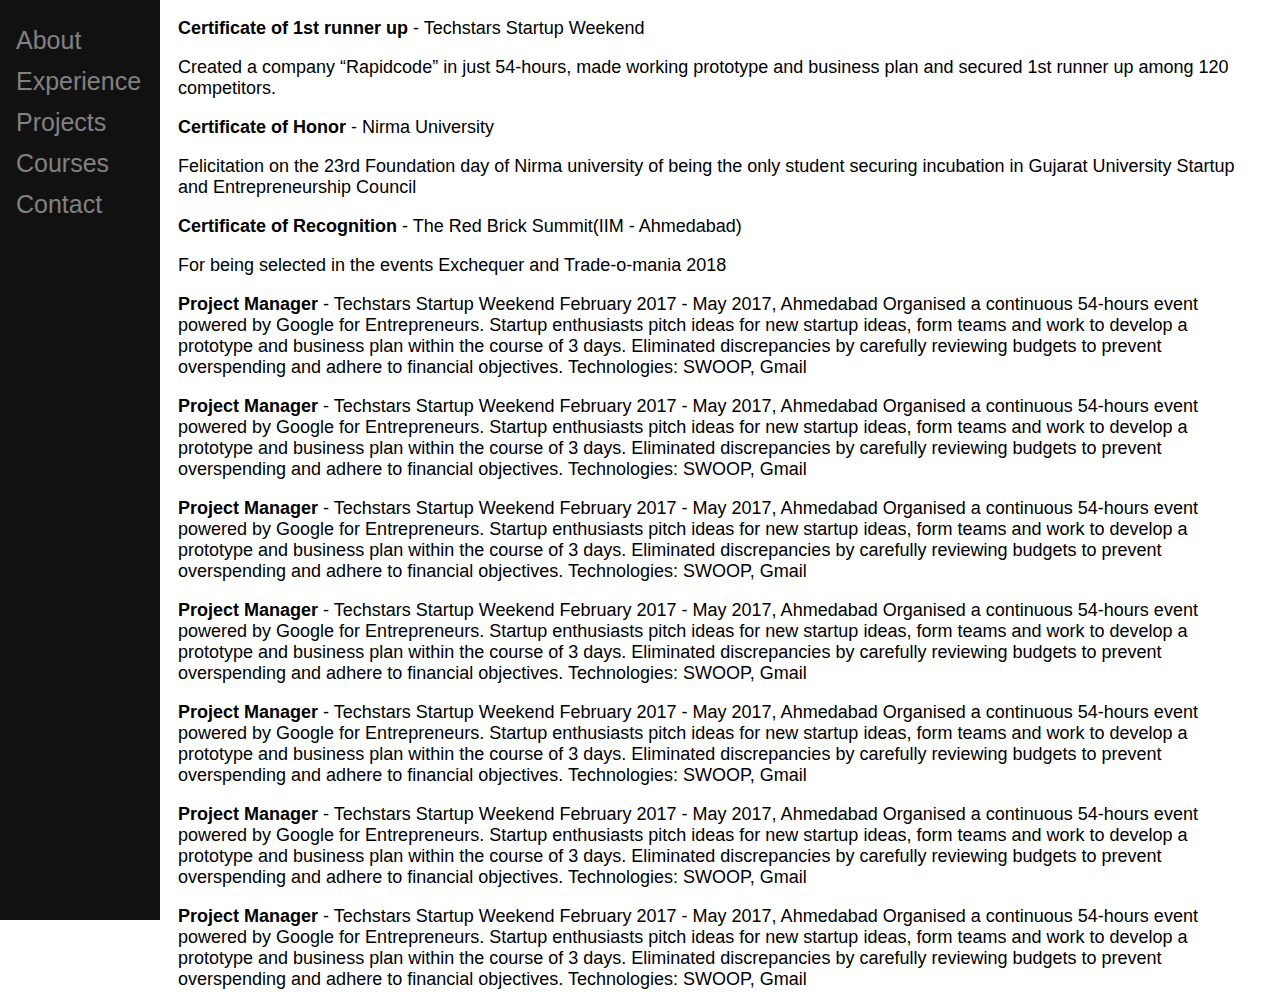
==== index.html @ 6b7b15b0 "added initial files" ====
<!DOCTYPE html>
<html>
<head>
<meta name="viewport" content="width=device-width, initial-scale=1">
<link rel="stylesheet" href="static/style.css">
</head>
<body>

<div class="sidenav">
  <a href="index.html">About</a>
  <a href="exp.html">Experience</a>
  <a href="projects.html">Projects</a>
  <a href="courses.html">Courses</a>
  <a href="contact.html">Contact</a>
</div>

<div class="main">
  <p font-size="10"><strong>Certificate of 1st runner up</strong> - Techstars Startup Weekend</p>
  Created a company “Rapidcode” in just 54-hours, made working prototype and business plan and secured 1st runner up among 120 competitors.
  <p><strong>Certificate of Honor</strong> - Nirma University</p>
  Felicitation on the 23rd Foundation day of Nirma university of being the only student securing incubation in Gujarat University Startup and Entrepreneurship Council
  <p><strong>Certificate of Recognition</strong> - The Red Brick Summit(IIM - Ahmedabad)</p>
  For being selected in the events Exchequer and Trade-o-mania 2018

  <p><strong>Project Manager</strong> - Techstars Startup Weekend
  February 2017 - May 2017,  Ahmedabad
  Organised a continuous 54-hours event powered by Google for Entrepreneurs.
  Startup enthusiasts pitch ideas for new startup ideas, form teams and work to develop a prototype and business plan within the course of 3 days.
  Eliminated discrepancies by carefully reviewing budgets to prevent overspending and adhere to financial objectives.
  Technologies: SWOOP, Gmail</p>

  <p><strong>Project Manager</strong> - Techstars Startup Weekend
  February 2017 - May 2017,  Ahmedabad
  Organised a continuous 54-hours event powered by Google for Entrepreneurs.
  Startup enthusiasts pitch ideas for new startup ideas, form teams and work to develop a prototype and business plan within the course of 3 days.
  Eliminated discrepancies by carefully reviewing budgets to prevent overspending and adhere to financial objectives.
  Technologies: SWOOP, Gmail</p>

  <p><strong>Project Manager</strong> - Techstars Startup Weekend
  February 2017 - May 2017,  Ahmedabad
  Organised a continuous 54-hours event powered by Google for Entrepreneurs.
  Startup enthusiasts pitch ideas for new startup ideas, form teams and work to develop a prototype and business plan within the course of 3 days.
  Eliminated discrepancies by carefully reviewing budgets to prevent overspending and adhere to financial objectives.
  Technologies: SWOOP, Gmail</p>

  <p><strong>Project Manager</strong> - Techstars Startup Weekend
  February 2017 - May 2017,  Ahmedabad
  Organised a continuous 54-hours event powered by Google for Entrepreneurs.
  Startup enthusiasts pitch ideas for new startup ideas, form teams and work to develop a prototype and business plan within the course of 3 days.
  Eliminated discrepancies by carefully reviewing budgets to prevent overspending and adhere to financial objectives.
  Technologies: SWOOP, Gmail</p>
  <p><strong>Project Manager</strong> - Techstars Startup Weekend
  February 2017 - May 2017,  Ahmedabad
  Organised a continuous 54-hours event powered by Google for Entrepreneurs.
  Startup enthusiasts pitch ideas for new startup ideas, form teams and work to develop a prototype and business plan within the course of 3 days.
  Eliminated discrepancies by carefully reviewing budgets to prevent overspending and adhere to financial objectives.
  Technologies: SWOOP, Gmail</p>

  <p><strong>Project Manager</strong> - Techstars Startup Weekend
  February 2017 - May 2017,  Ahmedabad
  Organised a continuous 54-hours event powered by Google for Entrepreneurs.
  Startup enthusiasts pitch ideas for new startup ideas, form teams and work to develop a prototype and business plan within the course of 3 days.
  Eliminated discrepancies by carefully reviewing budgets to prevent overspending and adhere to financial objectives.
  Technologies: SWOOP, Gmail</p>

  <p><strong>Project Manager</strong> - Techstars Startup Weekend
  February 2017 - May 2017,  Ahmedabad
  Organised a continuous 54-hours event powered by Google for Entrepreneurs.
  Startup enthusiasts pitch ideas for new startup ideas, form teams and work to develop a prototype and business plan within the course of 3 days.
  Eliminated discrepancies by carefully reviewing budgets to prevent overspending and adhere to financial objectives.
  Technologies: SWOOP, Gmail</p>

</div>

</body>
</html>
---- static/style.css ----
body {
  font-family: "Lato", sans-serif;
}

.sidenav {
  height: 100%;
  width: 160px;
  position: fixed;
  z-index: 1;
  top: 0;
  left: 0;
  background-color: #111;
  overflow-x: hidden;
  padding-top: 20px;
}

.sidenav a {
  padding: 6px 8px 6px 16px;
  text-decoration: none;
  font-size: 25px;
  color: #818181;
  display: block;
}

.sidenav a:hover {
  color: #f1f1f1;
}

.main {
  margin-left: 160px; /* Same as the width of the sidenav */
  font-size: 18px; /* Increased text to enable scrolling */
  padding: 0px 10px;
}

@media screen and (max-height: 450px) {
  .sidenav {padding-top: 15px;}
  .sidenav a {font-size: 18px;}
}
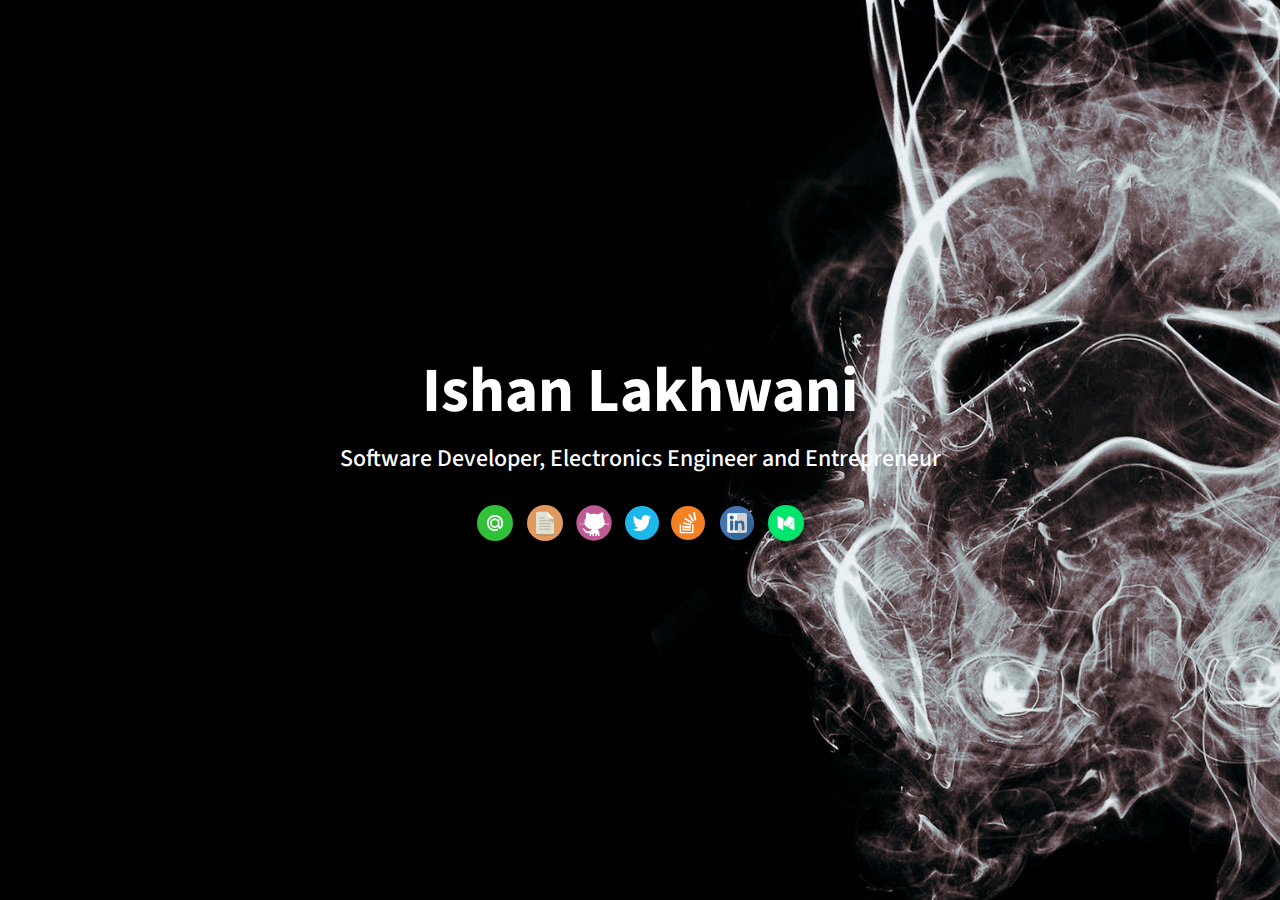
==== commit f790c3a0: "added all social profiles" ====
--- a/index.html
+++ b/index.html
@@ -1,76 +1,46 @@
+
 <!DOCTYPE html>
-<html>
+<html lang="en">
+
 <head>
-<meta name="viewport" content="width=device-width, initial-scale=1">
-<link rel="stylesheet" href="static/style.css">
+
+    <meta charset="utf-8">
+    <meta http-equiv="X-UA-Compatible" content="IE=edge">
+    <meta name="viewport" content="width=device-width, initial-scale=1">
+    <meta name="description" content="">
+    <meta name="author" content="">
+    <title>Ishan Lakhwani | Software Developer, Electronics Engineer and Entrepreneur</title>
+    <script src="https://ajax.googleapis.com/ajax/libs/jquery/1.10.2/jquery.min.js" type="text/javascript" ></script>
+    <link rel=icon href=img/favicon.png> 
+    <link href="https://maxcdn.bootstrapcdn.com/bootstrap/3.3.7/css/bootstrap.min.css" rel="stylesheet">
+    <link href="css/custom.css" rel="stylesheet">
+    <link href="https://stackpath.bootstrapcdn.com/font-awesome/4.7.0/css/font-awesome.min.css" rel="stylesheet" type="text/css">
+    <link href="https://fonts.googleapis.com/css?family=Source+Sans+Pro:300,400,700,300italic,400italic,700italic" rel="stylesheet" type="text/css">
 </head>
+
 <body>
+    
+    <script type="text/javascript">
+       $(function() {
+        var images = ['background1.jpg', 'background2.jpg', 'background3.jpg', 'background4.jpg', 'background5.jpg', 'background6.jpg', 'background7.jpg', 'background8.jpg'];       
+        $('#header').css({'background-image': 'url(img/' + images[Math.floor(Math.random() * images.length)] + ')'});
+       });
+    </script>
+    <header id="header" class="header">
+        <div class="text-vertical-center">
+            <h1>Ishan Lakhwani</h1>
+            <h3>Software Developer, Electronics Engineer and Entrepreneur</h3>
+            <br>
+            <a href="mailto:ishanlakhwani@hotmail.com"><img src="img/email.svg" height="40" width="40"></a>&nbsp &nbsp
+            <a href="https://bluntbrain.github.io/resume.pdf" target="_blank"><img src="img/resume.svg" height="36" width="36"></a>&nbsp &nbsp
+            <a href="https://github.com/bluntbrain" target="_blank"><img src="img/github.svg" height="38" width="38"></a>&nbsp &nbsp
+            <a href="https://twitter.com/implex_ishan" target="_blank"><img src="img/twitter.svg" height="34" width="34"></a>&nbsp &nbsp
+            <a href="https://stackoverflow.com/users/9045462/ishan-lakhwani?tab=profile" target="_blank"><img src="img/stackoverflow.svg" height="34" width="34"></a>
+            &nbsp &nbsp
+            <a href="https://www.linkedin.com/in/ishanl/" target="_blank"><img src="img/linkedin.svg" height="34" width="34"></a>&nbsp &nbsp
+            <a href="https://medium.com/@ishan7023254133" target="_blank"><img src="img/medium.svg" height="40" width="40"></a>
+        </div>
+    </header>
+</body>
 
-<div class="sidenav">
-  <a href="index.html">About</a>
-  <a href="exp.html">Experience</a>
-  <a href="projects.html">Projects</a>
-  <a href="courses.html">Courses</a>
-  <a href="contact.html">Contact</a>
-</div>
-
-<div class="main">
-  <p font-size="10"><strong>Certificate of 1st runner up</strong> - Techstars Startup Weekend</p>
-  Created a company “Rapidcode” in just 54-hours, made working prototype and business plan and secured 1st runner up among 120 competitors.
-  <p><strong>Certificate of Honor</strong> - Nirma University</p>
-  Felicitation on the 23rd Foundation day of Nirma university of being the only student securing incubation in Gujarat University Startup and Entrepreneurship Council
-  <p><strong>Certificate of Recognition</strong> - The Red Brick Summit(IIM - Ahmedabad)</p>
-  For being selected in the events Exchequer and Trade-o-mania 2018
-
-  <p><strong>Project Manager</strong> - Techstars Startup Weekend
-  February 2017 - May 2017,  Ahmedabad
-  Organised a continuous 54-hours event powered by Google for Entrepreneurs.
-  Startup enthusiasts pitch ideas for new startup ideas, form teams and work to develop a prototype and business plan within the course of 3 days.
-  Eliminated discrepancies by carefully reviewing budgets to prevent overspending and adhere to financial objectives.
-  Technologies: SWOOP, Gmail</p>
-
-  <p><strong>Project Manager</strong> - Techstars Startup Weekend
-  February 2017 - May 2017,  Ahmedabad
-  Organised a continuous 54-hours event powered by Google for Entrepreneurs.
-  Startup enthusiasts pitch ideas for new startup ideas, form teams and work to develop a prototype and business plan within the course of 3 days.
-  Eliminated discrepancies by carefully reviewing budgets to prevent overspending and adhere to financial objectives.
-  Technologies: SWOOP, Gmail</p>
-
-  <p><strong>Project Manager</strong> - Techstars Startup Weekend
-  February 2017 - May 2017,  Ahmedabad
-  Organised a continuous 54-hours event powered by Google for Entrepreneurs.
-  Startup enthusiasts pitch ideas for new startup ideas, form teams and work to develop a prototype and business plan within the course of 3 days.
-  Eliminated discrepancies by carefully reviewing budgets to prevent overspending and adhere to financial objectives.
-  Technologies: SWOOP, Gmail</p>
-
-  <p><strong>Project Manager</strong> - Techstars Startup Weekend
-  February 2017 - May 2017,  Ahmedabad
-  Organised a continuous 54-hours event powered by Google for Entrepreneurs.
-  Startup enthusiasts pitch ideas for new startup ideas, form teams and work to develop a prototype and business plan within the course of 3 days.
-  Eliminated discrepancies by carefully reviewing budgets to prevent overspending and adhere to financial objectives.
-  Technologies: SWOOP, Gmail</p>
-  <p><strong>Project Manager</strong> - Techstars Startup Weekend
-  February 2017 - May 2017,  Ahmedabad
-  Organised a continuous 54-hours event powered by Google for Entrepreneurs.
-  Startup enthusiasts pitch ideas for new startup ideas, form teams and work to develop a prototype and business plan within the course of 3 days.
-  Eliminated discrepancies by carefully reviewing budgets to prevent overspending and adhere to financial objectives.
-  Technologies: SWOOP, Gmail</p>
-
-  <p><strong>Project Manager</strong> - Techstars Startup Weekend
-  February 2017 - May 2017,  Ahmedabad
-  Organised a continuous 54-hours event powered by Google for Entrepreneurs.
-  Startup enthusiasts pitch ideas for new startup ideas, form teams and work to develop a prototype and business plan within the course of 3 days.
-  Eliminated discrepancies by carefully reviewing budgets to prevent overspending and adhere to financial objectives.
-  Technologies: SWOOP, Gmail</p>
-
-  <p><strong>Project Manager</strong> - Techstars Startup Weekend
-  February 2017 - May 2017,  Ahmedabad
-  Organised a continuous 54-hours event powered by Google for Entrepreneurs.
-  Startup enthusiasts pitch ideas for new startup ideas, form teams and work to develop a prototype and business plan within the course of 3 days.
-  Eliminated discrepancies by carefully reviewing budgets to prevent overspending and adhere to financial objectives.
-  Technologies: SWOOP, Gmail</p>
-
-</div>
-
-</body>
 </html>
--- a/css/custom.css
+++ b/css/custom.css
@@ -0,0 +1,242 @@
+html,
+body {
+    width: 100%;
+    height: 100%;
+}
+
+body {
+    font-family: "Source Sans Pro","Helvetica Neue",Helvetica,Arial,sans-serif;
+}
+
+.text-vertical-center {
+    display: table-cell;
+    text-align: center;
+    vertical-align: middle;
+}
+
+.text-vertical-center h1 {
+    margin: 0;
+    padding: 0;
+    font-size: 4.5em;
+    font-weight: 700;
+}
+
+/* Custom Button Styles */
+
+.btn-dark {
+    border-radius: 0;
+    color: #fff;
+    background-color: rgba(0,0,0,0.4);
+}
+
+.btn-dark:hover,
+.btn-dark:focus,
+.btn-dark:active {
+    color: #fff;
+    background-color: rgba(0,0,0,0.7);
+}
+
+.btn-light {
+    border-radius: 0;
+    color: #333;
+    background-color: rgb(255,255,255);
+}
+
+.btn-light:hover,
+.btn-light:focus,
+.btn-light:active {
+    color: #333;
+    background-color: rgba(255,255,255,0.8);
+}
+
+/* Custom Horizontal Rule */
+
+hr.small {
+    max-width: 100px;
+}
+
+/* Side Menu */
+
+#sidebar-wrapper {
+    z-index: 1000;
+    position: fixed;
+    right: 0;
+    width: 250px;
+    height: 100%;
+    transform: translateX(250px);
+    overflow-y: auto;
+    background: #222;
+    -webkit-transition: all 0.4s ease 0s;
+    -moz-transition: all 0.4s ease 0s;
+    -ms-transition: all 0.4s ease 0s;
+    -o-transition: all 0.4s ease 0s;
+    transition: all 0.4s ease 0s;
+}
+
+.sidebar-nav {
+    position: absolute;
+    top: 0;
+    width: 250px;
+    margin: 0;
+    padding: 0;
+    list-style: none;
+}
+
+.sidebar-nav li {
+    text-indent: 20px;
+    line-height: 40px;
+}
+
+.sidebar-nav li a {
+    display: block;
+    text-decoration: none;
+    color: #999;
+}
+
+.sidebar-nav li a:hover {
+    text-decoration: none;
+    color: #fff;
+    background: rgba(255,255,255,0.2);
+}
+
+.sidebar-nav li a:active,
+.sidebar-nav li a:focus {
+    text-decoration: none;
+}
+
+.sidebar-nav > .sidebar-brand {
+    height: 55px;
+    font-size: 18px;
+    line-height: 55px;
+}
+
+.sidebar-nav > .sidebar-brand a {
+    color: #999;
+}
+
+.sidebar-nav > .sidebar-brand a:hover {
+    color: #fff;
+    background: none;
+}
+
+#menu-toggle {
+    z-index: 1;
+    position: fixed;
+    top: 0;
+    right: 0;
+}
+
+#sidebar-wrapper.active {
+    right: 250px;
+    width: 250px;
+    -webkit-transition: all 0.4s ease 0s;
+    -moz-transition: all 0.4s ease 0s;
+    -ms-transition: all 0.4s ease 0s;
+    -o-transition: all 0.4s ease 0s;
+    transition: all 0.4s ease 0s;
+}
+
+.toggle {
+    margin: 5px 5px 0 0;
+}
+
+/* Header */
+
+.header {
+    display: table;
+    position: relative;
+    width: 100%;
+    height: 100%;
+    color: white;
+    -webkit-background-size: cover;
+    -moz-background-size: cover;
+    background-size: cover;
+    -o-background-size: cover;
+}
+
+/* About */
+
+.about {
+    padding: 50px 0;
+}
+
+/* Services */
+
+.services {
+    padding: 50px 0;
+}
+
+.service-item {
+    margin-bottom: 30px;
+}
+
+/* Callout */
+
+.callout {
+    display: table;
+    width: 100%;
+    height: 400px;
+    color: #fff;
+    background: url(../img/callout.jpg) no-repeat center center scroll;
+    -webkit-background-size: cover;
+    -moz-background-size: cover;
+    background-size: cover;
+    -o-background-size: cover;
+}
+
+/* Portfolio */
+
+.portfolio {
+    padding: 50px 0;
+}
+
+.portfolio-item {
+    margin-bottom: 30px;
+}
+
+.img-portfolio {
+    margin: 0 auto;
+}
+
+.img-portfolio:hover {
+    opacity: 0.8;
+}
+
+/* Call to Action */
+
+.call-to-action {
+    padding: 50px 0;
+}
+
+.call-to-action .btn {
+    margin: 10px;
+}
+
+/* Map */
+
+.map {
+    height: 500px;
+}
+
+@media(max-width:768px) {
+    .map {
+        height: 75%;
+    }
+}
+
+.map iframe {
+    pointer-events: none;
+}
+
+/* Footer */
+
+footer {
+    padding: 100px 0;
+}
+
+#to-top {
+  display: none;
+  position: fixed;
+  bottom: 5px;
+  right: 5px;
+}
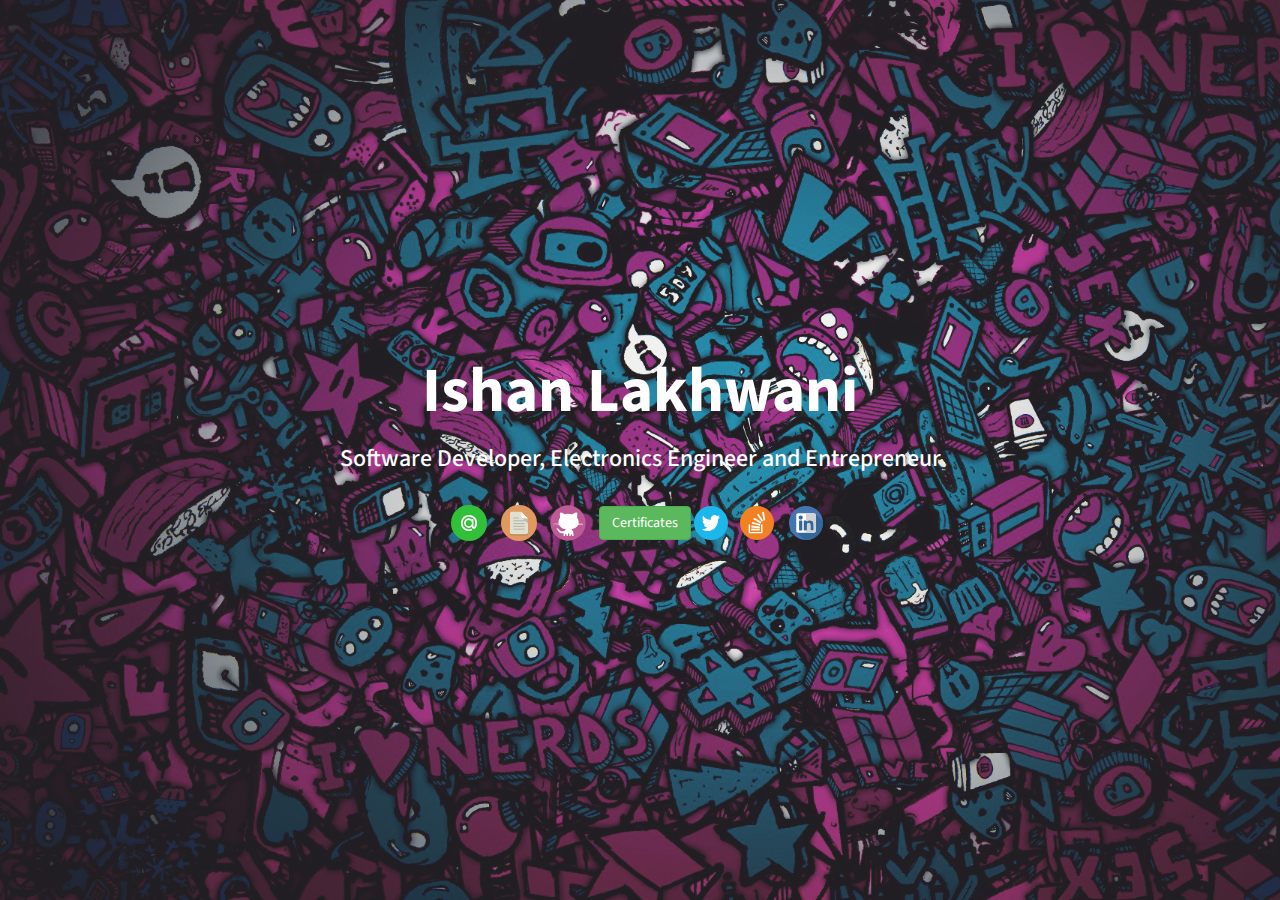
==== commit 0f818733: "added certicates page" ====
--- a/index.html
+++ b/index.html
@@ -34,11 +34,13 @@
             <a href="mailto:ishanlakhwani@hotmail.com"><img src="img/email.svg" height="40" width="40"></a>&nbsp &nbsp
             <a href="https://bluntbrain.github.io/resume.pdf" target="_blank"><img src="img/resume.svg" height="36" width="36"></a>&nbsp &nbsp
             <a href="https://github.com/bluntbrain" target="_blank"><img src="img/github.svg" height="38" width="38"></a>&nbsp &nbsp
+            <a href="./certificates.html" class="btn btn-success" role="button" aria-pressed="true">Certificates</a>
+
             <a href="https://twitter.com/implex_ishan" target="_blank"><img src="img/twitter.svg" height="34" width="34"></a>&nbsp &nbsp
             <a href="https://stackoverflow.com/users/9045462/ishan-lakhwani?tab=profile" target="_blank"><img src="img/stackoverflow.svg" height="34" width="34"></a>
             &nbsp &nbsp
             <a href="https://www.linkedin.com/in/ishanl/" target="_blank"><img src="img/linkedin.svg" height="34" width="34"></a>&nbsp &nbsp
-            <a href="https://medium.com/@ishan7023254133" target="_blank"><img src="img/medium.svg" height="40" width="40"></a>
+            <!-- <a href="https://medium.com/@ishan7023254133" target="_blank"><img src="img/medium.svg" height="40" width="40"></a> -->
         </div>
     </header>
 </body>
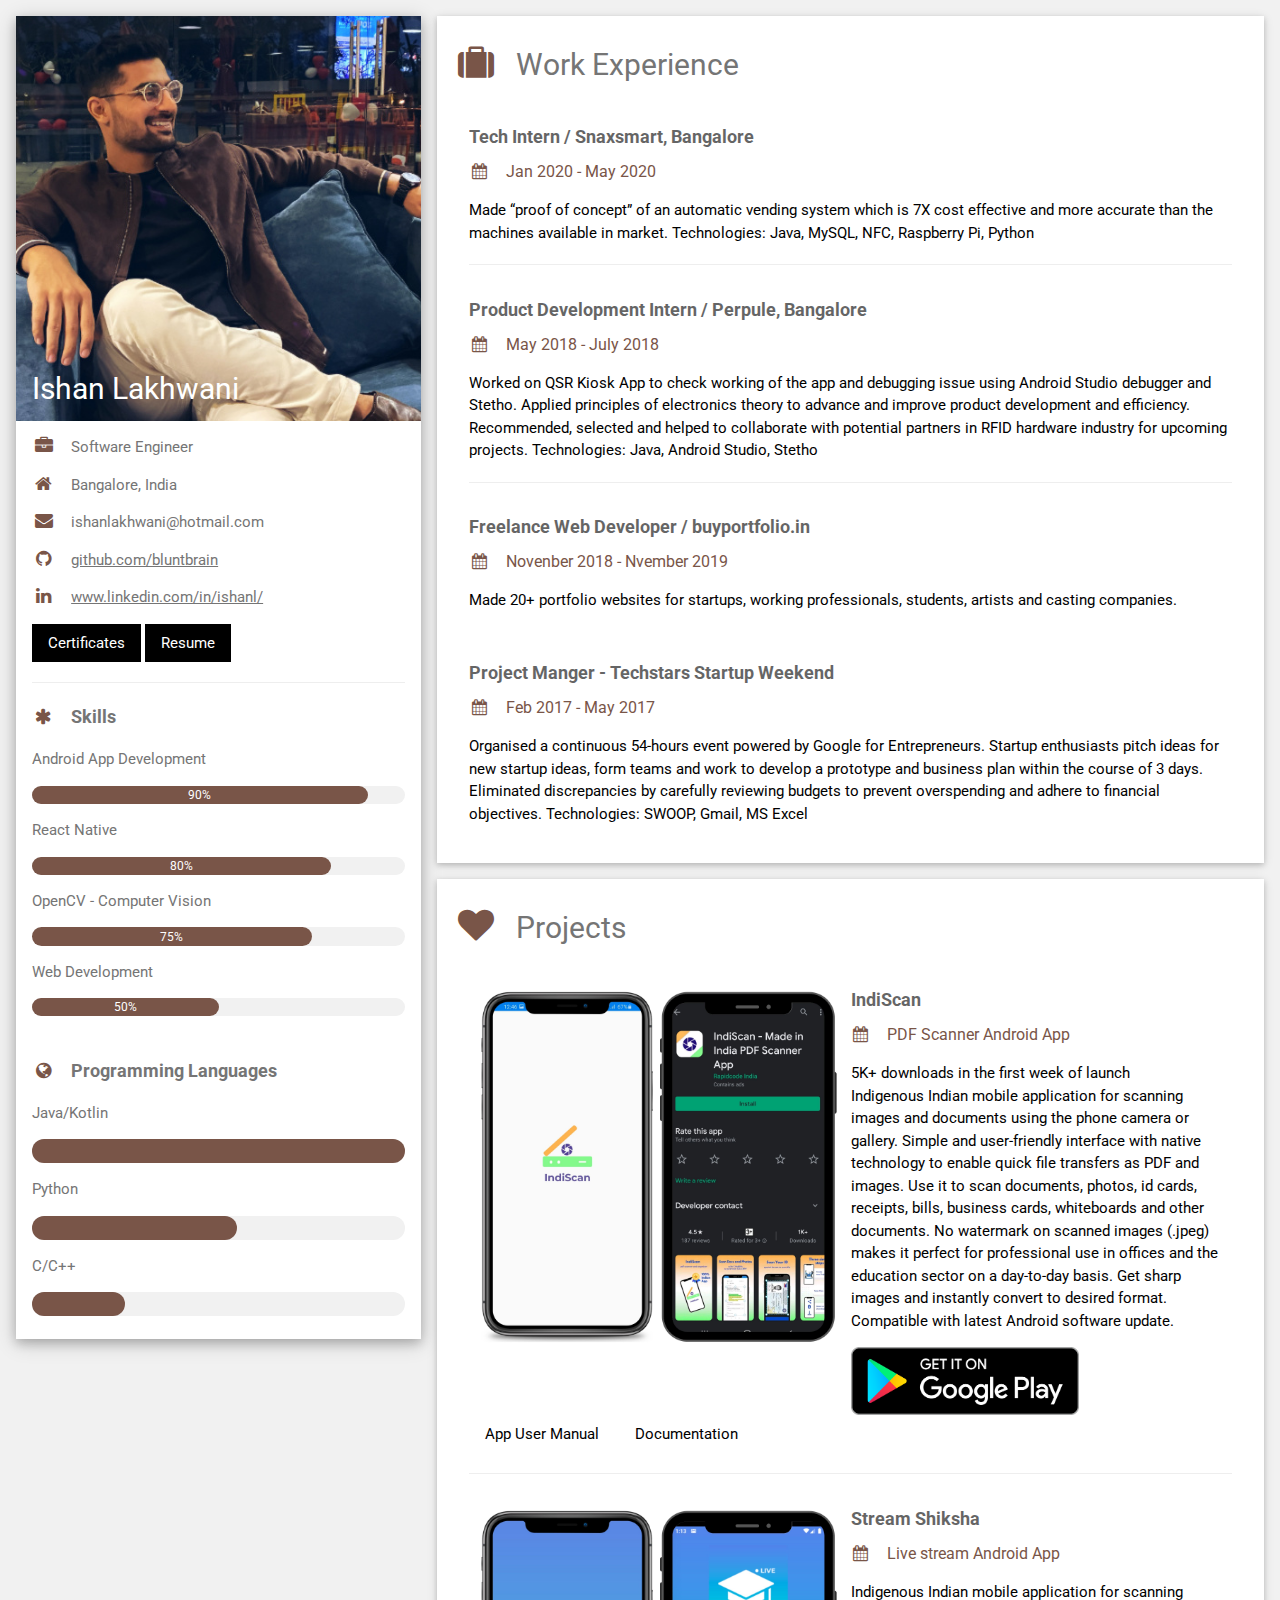
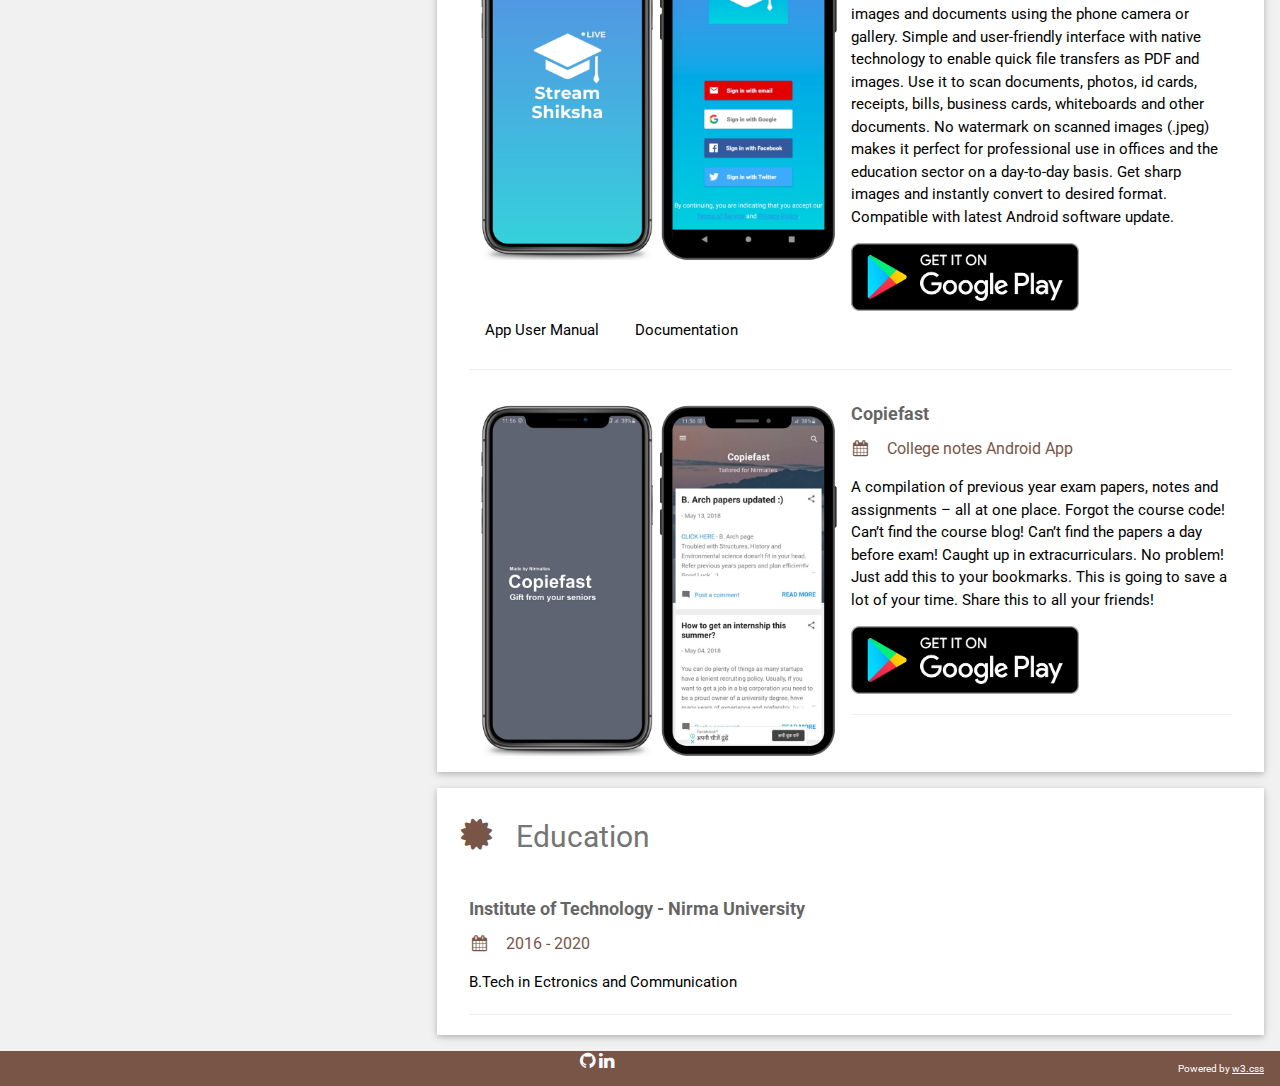
==== commit fb884240: "layout changes" ====
--- a/index.html
+++ b/index.html
@@ -1,37 +1,6 @@
 
-<!DOCTYPE html>
-<html lang="en">
-
-<head>
-
-    <meta charset="utf-8">
-    <meta http-equiv="X-UA-Compatible" content="IE=edge">
-    <meta name="viewport" content="width=device-width, initial-scale=1">
-    <meta name="description" content="">
-    <meta name="author" content="">
-    <title>Ishan Lakhwani | Software Developer, Electronics Engineer and Entrepreneur</title>
-    <script src="https://ajax.googleapis.com/ajax/libs/jquery/1.10.2/jquery.min.js" type="text/javascript" ></script>
-    <link rel=icon href=img/favicon.png> 
-    <link href="https://maxcdn.bootstrapcdn.com/bootstrap/3.3.7/css/bootstrap.min.css" rel="stylesheet">
-    <link href="css/custom.css" rel="stylesheet">
-    <link href="https://stackpath.bootstrapcdn.com/font-awesome/4.7.0/css/font-awesome.min.css" rel="stylesheet" type="text/css">
-    <link href="https://fonts.googleapis.com/css?family=Source+Sans+Pro:300,400,700,300italic,400italic,700italic" rel="stylesheet" type="text/css">
-</head>
-
-<body>
-    
-    <script type="text/javascript">
-       $(function() {
-        var images = ['background1.jpg', 'background2.jpg', 'background3.jpg', 'background4.jpg', 'background5.jpg', 'background6.jpg', 'background7.jpg', 'background8.jpg'];       
-        $('#header').css({'background-image': 'url(img/' + images[Math.floor(Math.random() * images.length)] + ')'});
-       });
-    </script>
-    <header id="header" class="header">
-        <div class="text-vertical-center">
-            <h1>Ishan Lakhwani</h1>
-            <h3>Software Developer, Electronics Engineer and Entrepreneur</h3>
-            <br>
-            <a href="mailto:ishanlakhwani@hotmail.com"><img src="img/email.svg" height="40" width="40"></a>&nbsp &nbsp
+
+<!-- <a href="mailto:ishanlakhwani@hotmail.com"><img src="img/email.svg" height="40" width="40"></a>&nbsp &nbsp
             <a href="https://bluntbrain.github.io/resume.pdf" target="_blank"><img src="img/resume.svg" height="36" width="36"></a>&nbsp &nbsp
             <a href="https://github.com/bluntbrain" target="_blank"><img src="img/github.svg" height="38" width="38"></a>&nbsp &nbsp
             <a href="./certificates.html" class="btn btn-success" role="button" aria-pressed="true">Certificates</a>
@@ -39,10 +8,200 @@
             <a href="https://twitter.com/implex_ishan" target="_blank"><img src="img/twitter.svg" height="34" width="34"></a>&nbsp &nbsp
             <a href="https://stackoverflow.com/users/9045462/ishan-lakhwani?tab=profile" target="_blank"><img src="img/stackoverflow.svg" height="34" width="34"></a>
             &nbsp &nbsp
-            <a href="https://www.linkedin.com/in/ishanl/" target="_blank"><img src="img/linkedin.svg" height="34" width="34"></a>&nbsp &nbsp
-            <!-- <a href="https://medium.com/@ishan7023254133" target="_blank"><img src="img/medium.svg" height="40" width="40"></a> -->
-        </div>
-    </header>
+            <a href="https://www.linkedin.com/in/ishanl/" target="_blank"><img src="img/linkedin.svg" height="34" width="34"></a>&nbsp &nbsp -->
+            <!DOCTYPE html>
+<html>
+<title>Ishan Lakhwani</title>
+<meta charset="UTF-8">
+<meta name="viewport" content="width=device-width, initial-scale=1">
+<link rel="stylesheet" href="https://www.w3schools.com/w3css/4/w3.css">
+<link rel='stylesheet' href='https://fonts.googleapis.com/css?family=Roboto'>
+<link rel="stylesheet" href="https://cdnjs.cloudflare.com/ajax/libs/font-awesome/4.7.0/css/font-awesome.min.css">
+<style>
+html,body,h1,h2,h3,h4,h5,h6 {font-family: "Roboto", sans-serif}
+</style>
+<body class="w3-light-grey">
+
+<!-- Page Container -->
+<div class="w3-content w3-margin-top" style="max-width:1400px;">
+
+  <!-- The Grid -->
+  <div class="w3-row-padding">
+  
+    <!-- Left Column -->
+    <div class="w3-third">
+    
+      <div class="w3-white w3-text-grey w3-card-4">
+        <div class="w3-display-container">
+          <img src="./img/dp.jpg" style="width:100%" alt="Avatar">
+          <div class="w3-display-bottomleft w3-container w3-text-black">
+            <h2 style="color: white;">Ishan Lakhwani</h2>
+          </div>
+        </div>
+        <div class="w3-container">
+          <p><i class="fa fa-briefcase fa-fw w3-margin-right w3-large w3-text-brown"></i>Software Engineer</p>
+          <p><i class="fa fa-home fa-fw w3-margin-right w3-large w3-text-brown"></i>Bangalore, India</p>
+          <p><i class="fa fa-envelope fa-fw w3-margin-right w3-large w3-text-brown"></i>ishanlakhwani@hotmail.com</p>
+          <a href="https://github.com/bluntbrain"><p><i class="fa fa-github fa-fw w3-margin-right w3-large w3-text-brown"></i>github.com/bluntbrain</p></a>
+          <a href="https://www.linkedin.com/in/ishanl/"><p><i class="fa fa-linkedin fa-fw w3-margin-right w3-large w3-text-brown"></i>www.linkedin.com/in/ishanl/</p></a>
+          <a href="./certificates.html"><button class="w3-btn w3-black">Certificates</button></a>
+          <a href="./resume.pdf"><button class="w3-btn w3-black" >Resume</button></a>
+
+          <!-- <p><i class="fa fa-phone fa-fw w3-margin-right w3-large w3-text-brown"></i></p> -->
+          <hr>
+
+          <p class="w3-large"><b><i class="fa fa-asterisk fa-fw w3-margin-right w3-text-brown"></i>Skills</b></p>
+          <p>Android App Development</p>
+          <div class="w3-light-grey w3-round-xlarge w3-small">
+            <div class="w3-container w3-center w3-round-xlarge w3-brown" style="width:90%">90%</div>
+          </div>
+          <p>React Native</p>
+          <div class="w3-light-grey w3-round-xlarge w3-small">
+            <div class="w3-container w3-center w3-round-xlarge w3-brown" style="width:80%">
+              <div class="w3-center w3-text-white">80%</div>
+            </div>
+          </div>
+          <p>OpenCV - Computer Vision</p>
+          <div class="w3-light-grey w3-round-xlarge w3-small">
+            <div class="w3-container w3-center w3-round-xlarge w3-brown" style="width:75%">75%</div>
+          </div>
+          <p>Web Development</p>
+          <div class="w3-light-grey w3-round-xlarge w3-small">
+            <div class="w3-container w3-center w3-round-xlarge w3-brown" style="width:50%">50%</div>
+          </div>
+          <br>
+
+          <p class="w3-large w3-text-theme"><b><i class="fa fa-globe fa-fw w3-margin-right w3-text-brown"></i>Programming Languages</b></p>
+          <p>Java/Kotlin</p>
+          <div class="w3-light-grey w3-round-xlarge">
+            <div class="w3-round-xlarge w3-brown" style="height:24px;width:100%"></div>
+          </div>
+          <p>Python</p>
+          <div class="w3-light-grey w3-round-xlarge">
+            <div class="w3-round-xlarge w3-brown" style="height:24px;width:55%"></div>
+          </div>
+          <p>C/C++</p>
+          <div class="w3-light-grey w3-round-xlarge">
+            <div class="w3-round-xlarge w3-brown" style="height:24px;width:25%"></div>
+          </div>
+          <br>
+        </div>
+      </div><br>
+
+    <!-- End Left Column -->
+    </div>
+
+    <!-- Right Column -->
+    <div class="w3-twothird">
+    
+      <div class="w3-container w3-card w3-white w3-margin-bottom">
+        <h2 class="w3-text-grey w3-padding-16"><i class="fa fa-suitcase fa-fw w3-margin-right w3-xxlarge w3-text-brown"></i>Work Experience</h2>
+        <div class="w3-container">
+          <h5 class="w3-opacity"><b>Tech Intern / Snaxsmart, Bangalore</b></h5>
+          <h6 class="w3-text-brown"><i class="fa fa-calendar fa-fw w3-margin-right"></i>Jan 2020 - May 2020</h6>
+          <p>Made “proof of concept” of an automatic vending system which is 7X cost effective and more accurate than the machines available in market.
+                Technologies: Java, MySQL, NFC, Raspberry Pi, Python
+                </p>
+          <hr>
+        </div>
+        <div class="w3-container">
+          <h5 class="w3-opacity"><b>Product Development Intern / Perpule, Bangalore</b></h5>
+          <h6 class="w3-text-brown"><i class="fa fa-calendar fa-fw w3-margin-right"></i>May 2018 - July 2018</h6>
+          <p>Worked on QSR Kiosk App to check working of the app and debugging issue using Android Studio debugger and Stetho.
+                Applied principles of electronics theory to advance and improve product development and efficiency.
+                Recommended, selected and helped to collaborate with potential partners in RFID hardware industry for upcoming projects. 
+                Technologies: Java, Android Studio, Stetho
+                </p>
+          <hr>
+        </div>
+        <div class="w3-container">
+          <h5 class="w3-opacity"><b>Freelance Web Developer / buyportfolio.in</b></h5>
+          <h6 class="w3-text-brown"><i class="fa fa-calendar fa-fw w3-margin-right"></i>Novenber 2018 - Nvember 2019</h6>
+          <p>Made 20+ portfolio websites for startups, working professionals, students, artists and casting companies.
+            </p><br>
+        </div>
+        <div class="w3-container">
+                <h5 class="w3-opacity"><b>Project Manger - Techstars Startup Weekend</b></h5>
+                <h6 class="w3-text-brown"><i class="fa fa-calendar fa-fw w3-margin-right"></i>Feb 2017 - May 2017</h6>
+                <p>Organised a continuous 54-hours event powered by Google for Entrepreneurs. 
+                        Startup enthusiasts pitch ideas for new startup ideas, form teams and work to develop a prototype and business plan within the course of 3 days.
+                        Eliminated discrepancies by carefully reviewing budgets to prevent overspending and adhere to financial objectives.
+                        Technologies: SWOOP, Gmail, MS Excel
+                        </p><br>
+              </div>
+      </div>
+
+      <!-- Projects -->
+      <div class="w3-container w3-card w3-white w3-margin-bottom">
+        <h2 class="w3-text-grey w3-padding-16"><i class="fa fa-heart fa-fw w3-margin-right w3-xxlarge w3-text-brown"></i>Projects</h2>
+        <div class="w3-container">
+        <img src="./img/indiscan.jpg" width="50%" height="50%" style="float: left;">
+          <h5 class="w3-opacity"><b>IndiScan</b></h5>
+          <h6 class="w3-text-brown"><i class="fa fa-calendar fa-fw w3-margin-right"></i>PDF Scanner Android App</h6>
+          <p>5K+ downloads in the first week of launch <br>
+              Indigenous Indian mobile application for scanning images and documents using the phone camera or gallery. Simple and user-friendly interface with native technology to enable quick file transfers as PDF and images. Use it to scan documents, photos, id cards, receipts, bills, business cards, whiteboards and other documents. No watermark on scanned images (.jpeg) makes it perfect for professional use in offices and the education sector on a day-to-day basis.
+                Get sharp images and instantly convert to desired format. Compatible with latest Android software update.</p>
+          <a href="https://play.google.com/store/apps/details?id=com.lavish.indiscan"><img src="./img/googleplay.png" width="30%" height="30%"></a>
+          <div class="container">
+                <a href="./documents/user_manual_indiscan.pdf"><button class="w3-btn">App User Manual</button></a>
+                <a href="./documents/supporting_doc_indiscan.pdf"><button class="w3-btn">Documentation</button></a>
+            </div>
+          <hr> 
+        </div>
+        <div class="w3-container">
+                <img src="./img/streamshiksha.jpg" width="50%" height="50%" style="float: left;">
+                  <h5 class="w3-opacity"><b>Stream Shiksha</b></h5>
+                  <h6 class="w3-text-brown"><i class="fa fa-calendar fa-fw w3-margin-right"></i>Live stream Android App</h6>
+                  <p>Indigenous Indian mobile application for scanning images and documents using the phone camera or gallery. Simple and user-friendly interface with native technology to enable quick file transfers as PDF and images. Use it to scan documents, photos, id cards, receipts, bills, business cards, whiteboards and other documents. No watermark on scanned images (.jpeg) makes it perfect for professional use in offices and the education sector on a day-to-day basis.
+                        Get sharp images and instantly convert to desired format. Compatible with latest Android software update.</p>
+                  <a href="https://play.google.com/store/apps/details?id=com.lavish.streamindia.livevideopublisher"><img src="./img/googleplay.png" width="30%" height="30%"></a>
+                  <div class="container">
+                        <a href="./documents/user_manual_indiscan.pdf"><button class="w3-btn">App User Manual</button></a>
+                        <a href="./documents/supporting_doc_indiscan.pdf"><button class="w3-btn">Documentation</button></a>
+                    </div>
+                  <hr> 
+        </div>
+        <div class="w3-container">
+                <img src="./img/copiefast.png" width="50%" height="50%" style="float: left;">
+                  <h5 class="w3-opacity"><b>Copiefast</b></h5>
+                  <h6 class="w3-text-brown"><i class="fa fa-calendar fa-fw w3-margin-right"></i>College notes Android App</h6>
+                  <p>A compilation of previous year exam papers, notes and assignments – all at one place. Forgot the course code! Can’t find the course blog! Can’t find the papers a day before exam! Caught up in extracurriculars. No problem! Just add this to your bookmarks. This is going to save a lot of your time. Share this to all your friends!</p>
+                  <a href="https://play.google.com/store/apps/details?id=com.ishanlakhwani.copiefast"><img src="./img/googleplay.png" width="30%" height="30%"></a>
+                  <hr> 
+        </div>
+        
+      </div>
+
+      <div class="w3-container w3-card w3-white">
+        <h2 class="w3-text-grey w3-padding-16"><i class="fa fa-certificate fa-fw w3-margin-right w3-xxlarge w3-text-brown"></i>Education</h2>
+        <div class="w3-container">
+          <h5 class="w3-opacity"><b>Institute of Technology - Nirma University</b></h5>
+          <h6 class="w3-text-brown"><i class="fa fa-calendar fa-fw w3-margin-right"></i>2016 - 2020</h6>
+          <p>B.Tech in Ectronics and Communication</p>
+          <hr>
+        </div>
+        
+      </div>
+
+    <!-- End Right Column -->
+    </div>
+    
+  <!-- End Grid -->
+  </div>
+  
+  <!-- End Page Container -->
+</div>
+
+<footer class="w3-container w3-brown w3-center w3-margin-top">
+  <!-- <p>Find me on social media.</p> -->
+  <i class="fa fa-github w3-hover-opacity w3-large"></i>
+  <!-- <i class="fa fa-instagram w3-hover-opacity "></i> -->
+  <!-- <i class="fa fa-snapchat w3-hover-opacity"></i> -->
+  <!-- <i class="fa fa-pinterest-p w3-hover-opacity"></i> -->
+  <!-- <i class="fa fa-twitter w3-hover-opacity"></i> -->
+  <i class="fa fa-linkedin w3-hover-opacity w3-large"></i>
+  <p style="font-size: 10px; float:right">Powered by <a href="https://www.w3schools.com/w3css/default.asp" target="_blank">w3.css</a></p>
+</footer>
+
 </body>
-
 </html>
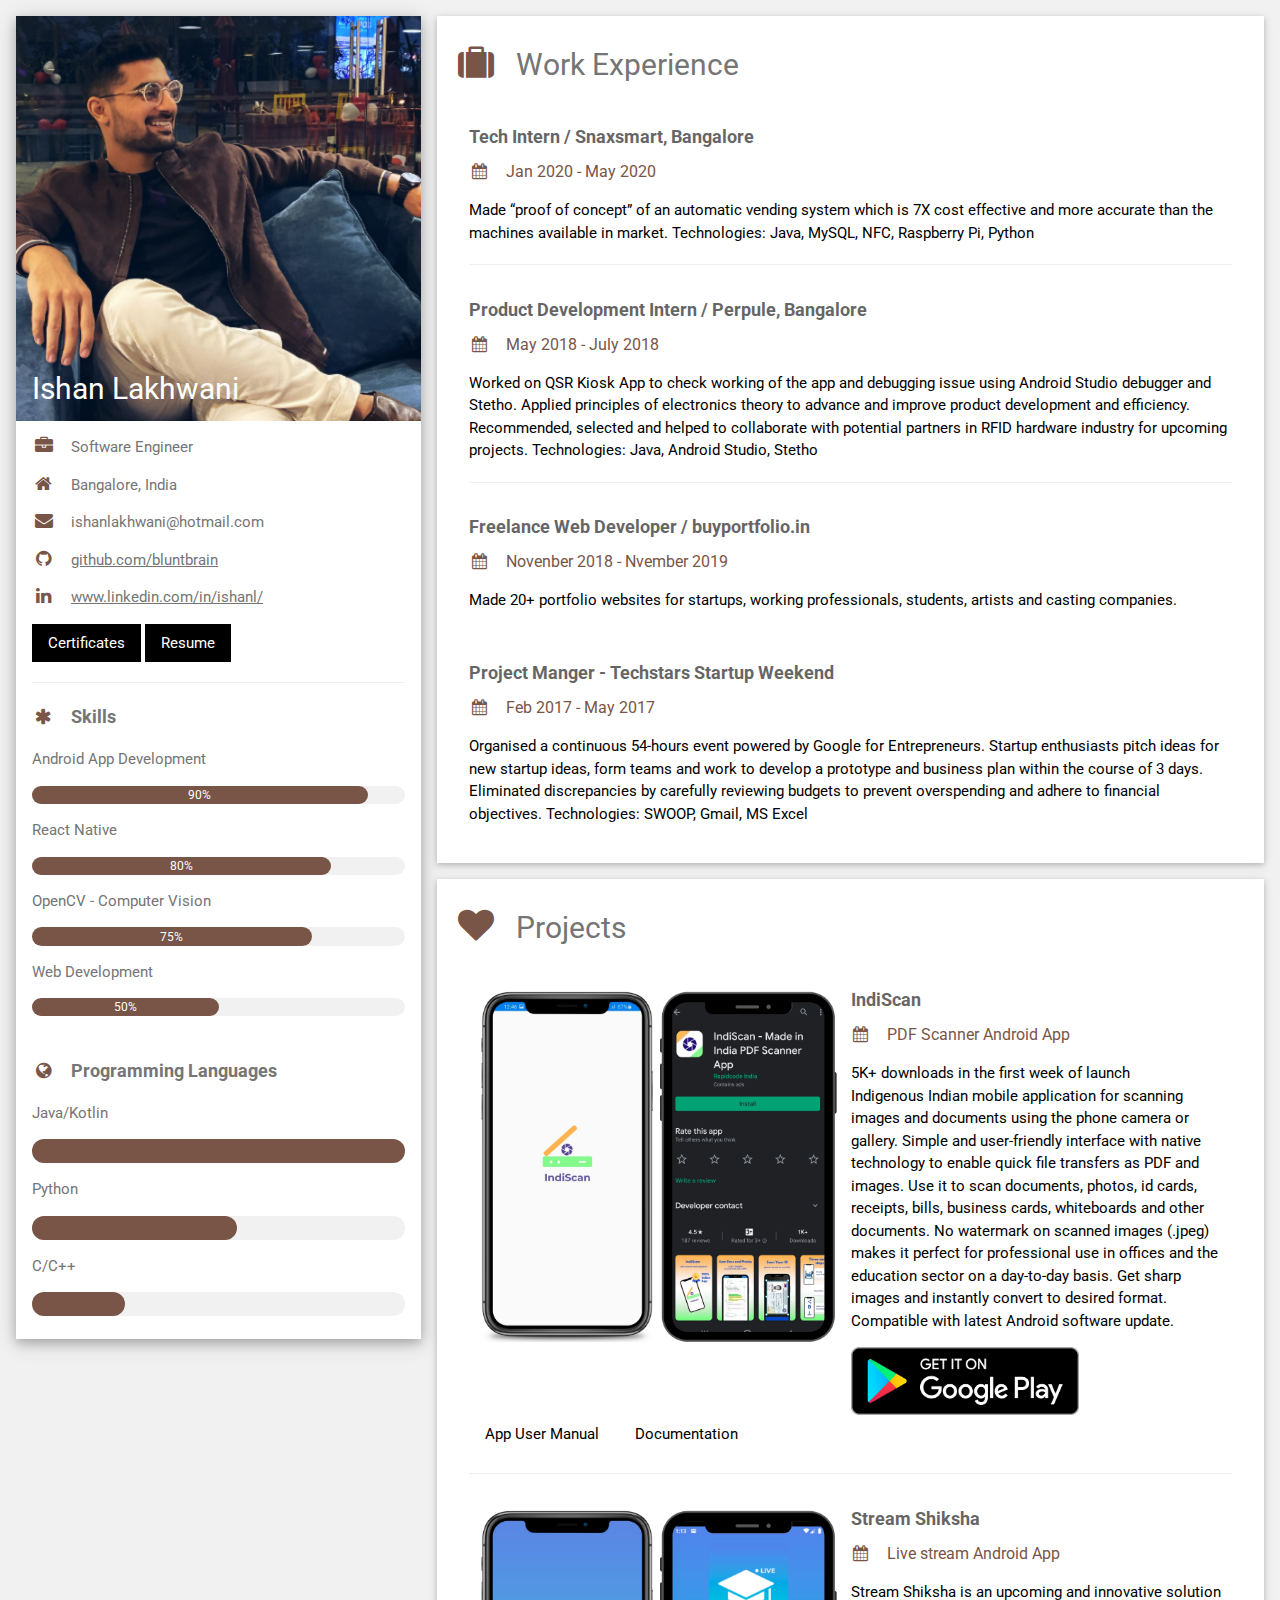
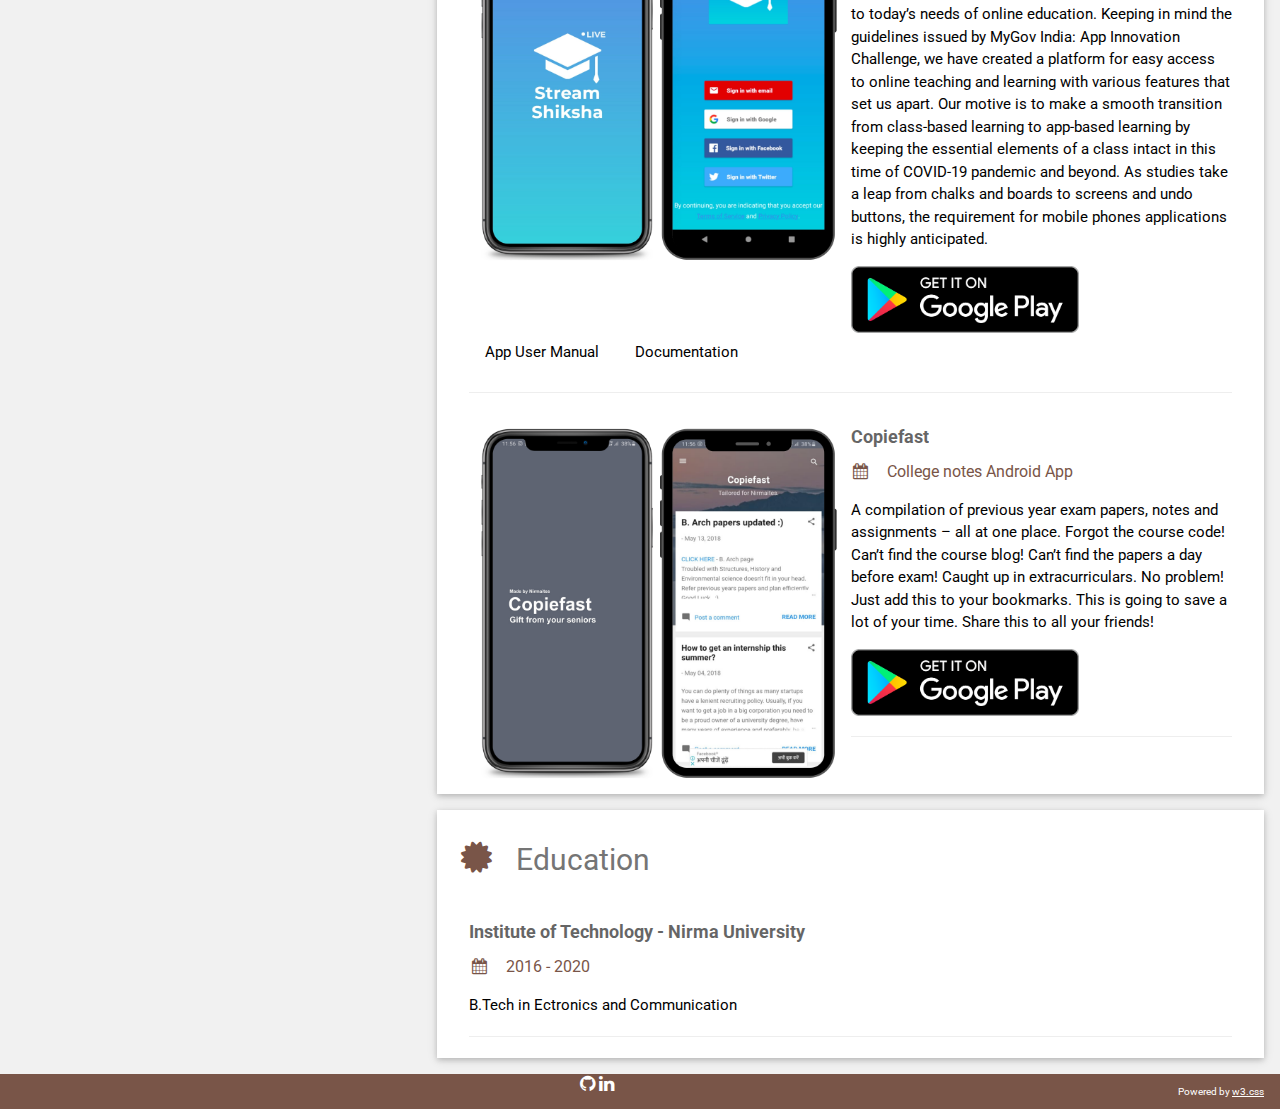
==== commit 7d1456b4: "description change" ====
--- a/index.html
+++ b/index.html
@@ -152,8 +152,13 @@
                 <img src="./img/streamshiksha.jpg" width="50%" height="50%" style="float: left;">
                   <h5 class="w3-opacity"><b>Stream Shiksha</b></h5>
                   <h6 class="w3-text-brown"><i class="fa fa-calendar fa-fw w3-margin-right"></i>Live stream Android App</h6>
-                  <p>Indigenous Indian mobile application for scanning images and documents using the phone camera or gallery. Simple and user-friendly interface with native technology to enable quick file transfers as PDF and images. Use it to scan documents, photos, id cards, receipts, bills, business cards, whiteboards and other documents. No watermark on scanned images (.jpeg) makes it perfect for professional use in offices and the education sector on a day-to-day basis.
-                        Get sharp images and instantly convert to desired format. Compatible with latest Android software update.</p>
+                  <p>Stream Shiksha is an upcoming and innovative solution to today’s needs of online education. Keeping in
+                    mind the guidelines issued by MyGov India: App Innovation Challenge, we have created a platform for
+                    easy access to online teaching and learning with various features that set us apart. Our motive is to
+                    make a smooth transition from class-based learning to app-based learning by keeping the essential
+                    elements of a class intact in this time of COVID-19 pandemic and beyond. As studies take a leap from
+                    chalks and boards to screens and undo buttons, the requirement for mobile phones applications is
+                    highly anticipated.</p>
                   <a href="https://play.google.com/store/apps/details?id=com.lavish.streamindia.livevideopublisher"><img src="./img/googleplay.png" width="30%" height="30%"></a>
                   <div class="container">
                         <a href="./documents/user_manual_indiscan.pdf"><button class="w3-btn">App User Manual</button></a>
@@ -199,7 +204,7 @@
   <!-- <i class="fa fa-snapchat w3-hover-opacity"></i> -->
   <!-- <i class="fa fa-pinterest-p w3-hover-opacity"></i> -->
   <!-- <i class="fa fa-twitter w3-hover-opacity"></i> -->
-  <i class="fa fa-linkedin w3-hover-opacity w3-large"></i>
+  <a href="https://www.linkedin.com/in/ishanl/"><i class="fa fa-linkedin w3-hover-opacity w3-large"></i></a>
   <p style="font-size: 10px; float:right">Powered by <a href="https://www.w3schools.com/w3css/default.asp" target="_blank">w3.css</a></p>
 </footer>
 
